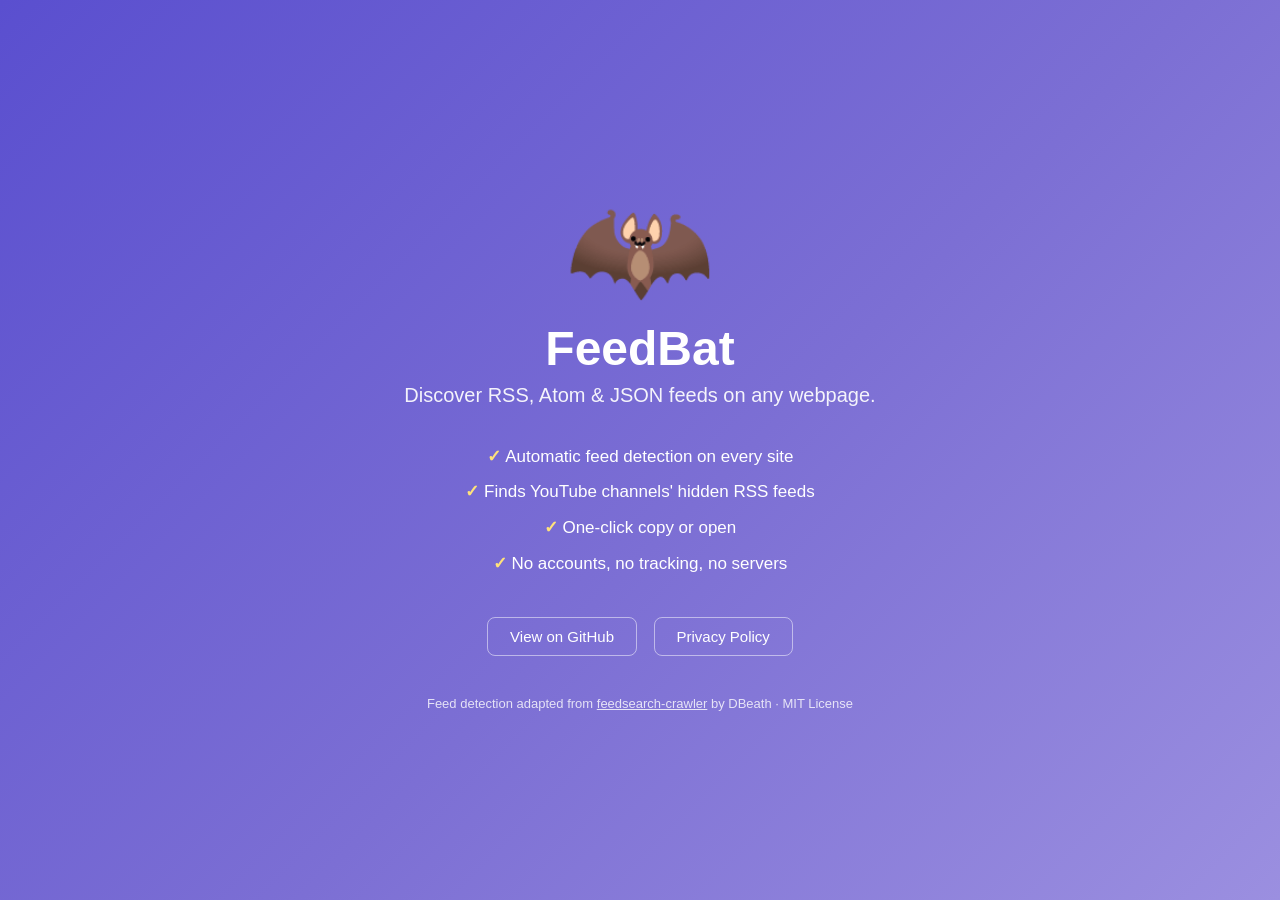
==== docs/index.html @ 364d8908 "chore: make repo Chrome Web Store submission-ready - Minimize manifest permissions: drop unused host" ====
<!DOCTYPE html>
<html lang="en">
<head>
<meta charset="UTF-8">
<meta name="viewport" content="width=device-width, initial-scale=1">
<title>FeedBat — Find RSS feeds anywhere</title>
<style>
  *{box-sizing:border-box;margin:0;padding:0}
  body{font-family:-apple-system,BlinkMacSystemFont,'Segoe UI',Roboto,sans-serif;
       color:#fff;background:linear-gradient(135deg,#5a4fcf 0%,#7c6fd4 55%,#9b8fe0 100%);
       min-height:100vh;display:flex;flex-direction:column;align-items:center;
       justify-content:center;text-align:center;padding:40px 24px}
  .bat{font-size:120px;line-height:1}
  h1{font-size:48px;margin:12px 0 8px}
  p.tag{font-size:20px;opacity:.92;margin-bottom:32px}
  ul{list-style:none;font-size:17px;line-height:2.1;margin-bottom:36px}
  ul li::before{content:"✓ ";color:#ffe27a;font-weight:700}
  .links a{color:#fff;text-decoration:none;border:1px solid rgba(255,255,255,.5);
       padding:10px 22px;border-radius:8px;margin:0 6px;font-size:15px;display:inline-block}
  .links a:hover{background:rgba(255,255,255,.15)}
  footer{margin-top:40px;font-size:13px;opacity:.8}
  footer a{color:#fff}
</style>
</head>
<body>
  <div class="bat">🦇</div>
  <h1>FeedBat</h1>
  <p class="tag">Discover RSS, Atom &amp; JSON feeds on any webpage.</p>
  <ul>
    <li>Automatic feed detection on every site</li>
    <li>Finds YouTube channels' hidden RSS feeds</li>
    <li>One-click copy or open</li>
    <li>No accounts, no tracking, no servers</li>
  </ul>
  <div class="links">
    <a href="https://github.com/schmug/FeedBat">View on GitHub</a>
    <a href="privacy.html">Privacy Policy</a>
  </div>
  <footer>
    Feed detection adapted from
    <a href="https://github.com/DBeath/feedsearch-crawler">feedsearch-crawler</a>
    by DBeath · MIT License
  </footer>
</body>
</html>
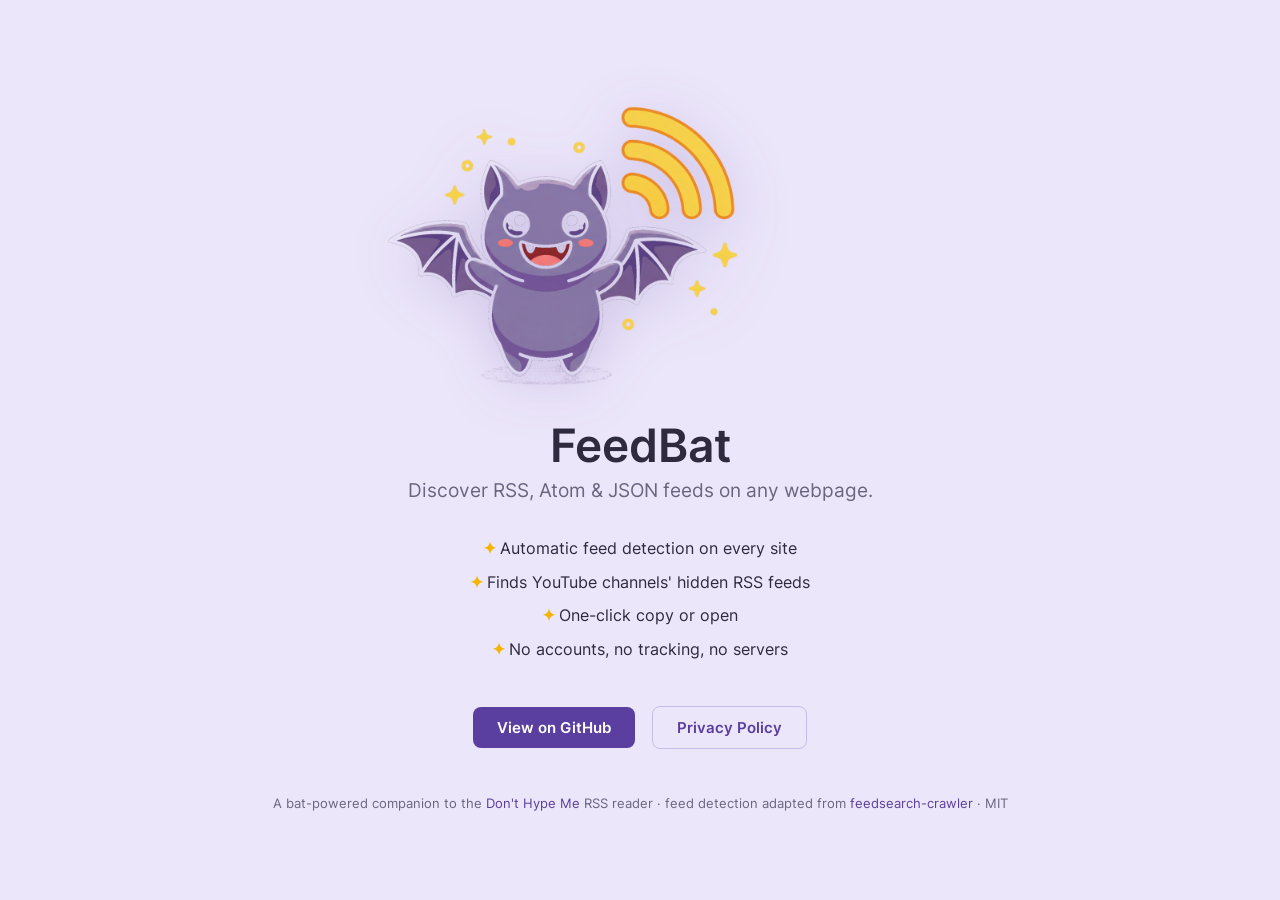
==== commit ec860311: "feat: FeedBat × Don't Hype Me crossover re-skin - Bundle BaitBat mascot art + self-hosted Inter (wof" ====
--- a/docs/index.html
+++ b/docs/index.html
@@ -5,25 +5,34 @@
 <meta name="viewport" content="width=device-width, initial-scale=1">
 <title>FeedBat — Find RSS feeds anywhere</title>
 <style>
+  @font-face{font-family:'Inter';font-weight:400;font-display:swap;
+    src:url('assets/inter-400.woff2') format('woff2')}
+  @font-face{font-family:'Inter';font-weight:600;font-display:swap;
+    src:url('assets/inter-600.woff2') format('woff2')}
   *{box-sizing:border-box;margin:0;padding:0}
-  body{font-family:-apple-system,BlinkMacSystemFont,'Segoe UI',Roboto,sans-serif;
-       color:#fff;background:linear-gradient(135deg,#5a4fcf 0%,#7c6fd4 55%,#9b8fe0 100%);
-       min-height:100vh;display:flex;flex-direction:column;align-items:center;
-       justify-content:center;text-align:center;padding:40px 24px}
-  .bat{font-size:120px;line-height:1}
-  h1{font-size:48px;margin:12px 0 8px}
-  p.tag{font-size:20px;opacity:.92;margin-bottom:32px}
-  ul{list-style:none;font-size:17px;line-height:2.1;margin-bottom:36px}
-  ul li::before{content:"✓ ";color:#ffe27a;font-weight:700}
-  .links a{color:#fff;text-decoration:none;border:1px solid rgba(255,255,255,.5);
-       padding:10px 22px;border-radius:8px;margin:0 6px;font-size:15px;display:inline-block}
-  .links a:hover{background:rgba(255,255,255,.15)}
-  footer{margin-top:40px;font-size:13px;opacity:.8}
-  footer a{color:#fff}
+  body{font-family:'Inter',-apple-system,BlinkMacSystemFont,'Segoe UI',sans-serif;
+       color:#2E2A3F;background:#ECE6FA;min-height:100vh;display:flex;
+       flex-direction:column;align-items:center;justify-content:center;
+       text-align:center;padding:48px 24px}
+  .banner{max-width:560px;width:100%;height:auto;margin-bottom:8px;
+       filter:drop-shadow(0 12px 28px rgba(91,63,160,.22))}
+  h1{font-size:46px;font-weight:600;margin:8px 0 6px;color:#2E2A3F}
+  p.tag{font-size:19px;color:#6B6580;margin-bottom:30px}
+  ul{list-style:none;font-size:16px;line-height:2.1;margin-bottom:34px;color:#2E2A3F}
+  ul li::before{content:"✦ ";color:#F5B400;font-weight:700}
+  .links a{font-weight:600;text-decoration:none;padding:11px 24px;border-radius:8px;
+       margin:6px;font-size:15px;display:inline-block}
+  .primary{background:#5B3FA0;color:#fff}
+  .primary:hover{background:#4C3388}
+  .ghost{color:#5B3FA0;border:1px solid #C9BBE8}
+  .ghost:hover{background:#F5F1FC}
+  footer{margin-top:40px;font-size:13px;color:#6B6580}
+  footer a{color:#5B3FA0;text-decoration:none}
 </style>
 </head>
 <body>
-  <div class="bat">🦇</div>
+  <img class="banner" src="assets/baitbat-banner.png"
+       alt="FeedBat — the bat that finds your feeds">
   <h1>FeedBat</h1>
   <p class="tag">Discover RSS, Atom &amp; JSON feeds on any webpage.</p>
   <ul>
@@ -33,13 +42,15 @@
     <li>No accounts, no tracking, no servers</li>
   </ul>
   <div class="links">
-    <a href="https://github.com/schmug/FeedBat">View on GitHub</a>
-    <a href="privacy.html">Privacy Policy</a>
+    <a class="primary" href="https://github.com/schmug/FeedBat">View on GitHub</a>
+    <a class="ghost" href="privacy.html">Privacy Policy</a>
   </div>
   <footer>
-    Feed detection adapted from
-    <a href="https://github.com/DBeath/feedsearch-crawler">feedsearch-crawler</a>
-    by DBeath · MIT License
+    A bat-powered companion to the
+    <a href="https://github.com/schmug/donthype-me">Don't Hype Me</a> RSS reader ·
+    feed detection adapted from
+    <a href="https://github.com/DBeath/feedsearch-crawler">feedsearch-crawler</a> ·
+    MIT
   </footer>
 </body>
 </html>
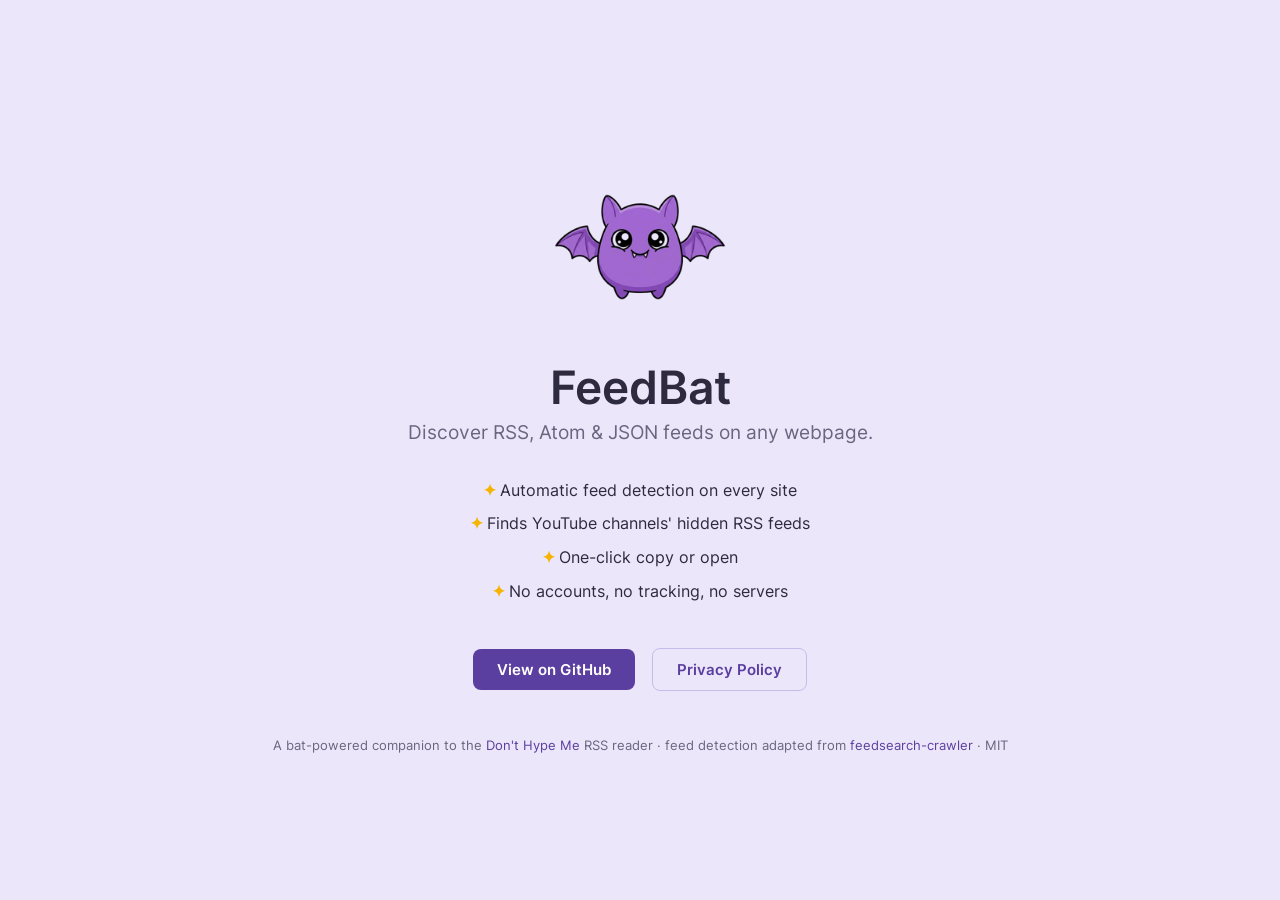
==== commit f82fe0b1: "fix: replace sticker-halo banner art on landing/marquee with clean cutout The baitbat-banner.png (fr" ====
--- a/docs/index.html
+++ b/docs/index.html
@@ -14,8 +14,7 @@
        color:#2E2A3F;background:#ECE6FA;min-height:100vh;display:flex;
        flex-direction:column;align-items:center;justify-content:center;
        text-align:center;padding:48px 24px}
-  .banner{max-width:560px;width:100%;height:auto;margin-bottom:8px;
-       filter:drop-shadow(0 12px 28px rgba(91,63,160,.22))}
+  .banner{width:200px;height:200px;object-fit:contain;margin-bottom:4px}
   h1{font-size:46px;font-weight:600;margin:8px 0 6px;color:#2E2A3F}
   p.tag{font-size:19px;color:#6B6580;margin-bottom:30px}
   ul{list-style:none;font-size:16px;line-height:2.1;margin-bottom:34px;color:#2E2A3F}
@@ -31,7 +30,7 @@
 </style>
 </head>
 <body>
-  <img class="banner" src="assets/baitbat-banner.png"
+  <img class="banner" src="assets/baitbat.png"
        alt="FeedBat — the bat that finds your feeds">
   <h1>FeedBat</h1>
   <p class="tag">Discover RSS, Atom &amp; JSON feeds on any webpage.</p>
